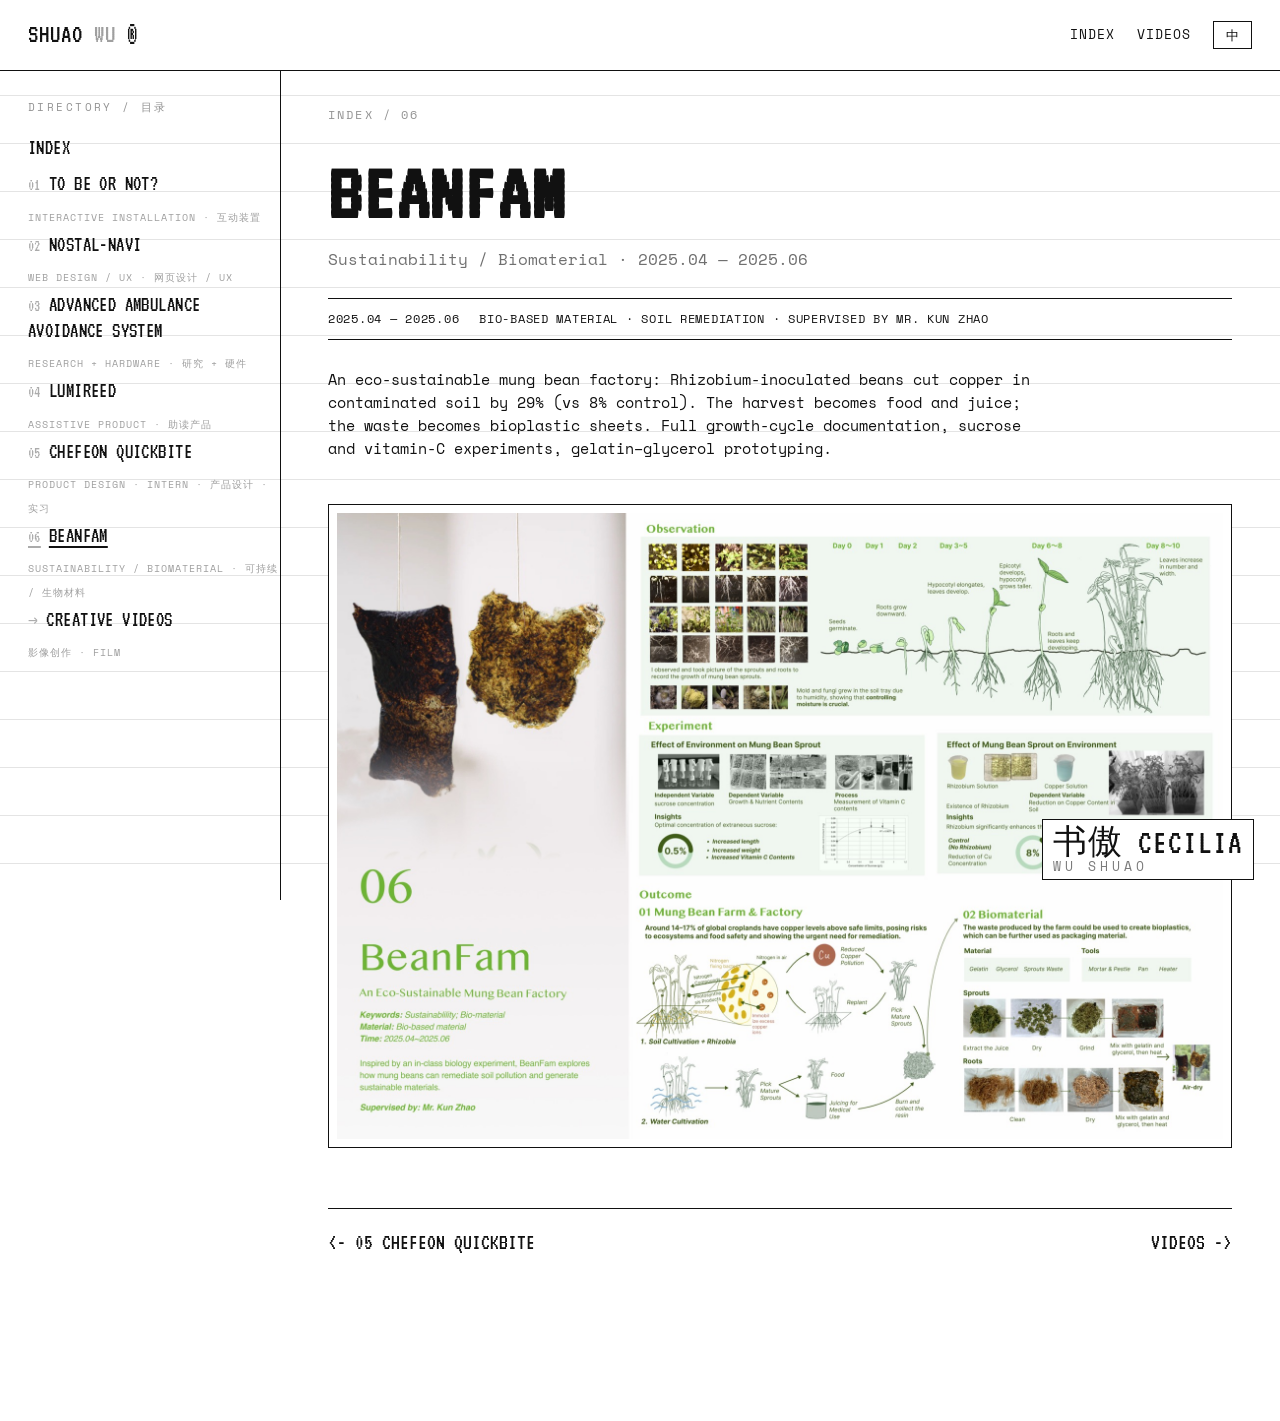
==== beanfam.html @ 31f439fe "Redesign: minimal retro-computer style, multi-page structure" ====
<!DOCTYPE html>
<html lang="en">
<head>
<meta charset="UTF-8">
<meta name="viewport" content="width=device-width, initial-scale=1.0">
<title>书傲 CECILIA — PORTFOLIO</title>
<meta name="description" content="Portfolio of Shuao (Cecilia) Wu — product design, interactive installation, research, film.">
<link rel="preconnect" href="https://fonts.googleapis.com">
<link rel="preconnect" href="https://fonts.gstatic.com" crossorigin>
<link href="https://fonts.googleapis.com/css2?family=Space+Mono:wght@400;700&family=VT323&display=swap" rel="stylesheet">
<link rel="stylesheet" href="style.css">
</head>
<body>
<div class="rules"></div>
<div class="vline"></div>
<header>
  <a class="brand" href="index.html">SHUAO <span class="dim">WU</span> <b>®</b></a>
  <div class="head-right">
    <a href="index.html" data-en="Index" data-zh="目录">Index</a>
    <a href="videos.html" data-en="Videos" data-zh="影像">Videos</a>
    <button id="langToggle">中</button>
  </div>
</header>
<div class="wrap">
<aside class="index-col">
<div class="index-label" data-en="Directory / 目录" data-zh="目录 / DIRECTORY">Directory / 目录</div>
<a href="index.html">INDEX</a>
<a href="to-be-or-not.html"><span class="n">01</span>To Be or Not?</a>
<span class="type-note">Interactive Installation · 互动装置</span>
<a href="nostal-navi.html"><span class="n">02</span>Nostal-Navi</a>
<span class="type-note">Web Design / UX · 网页设计 / UX</span>
<a href="ctb-ambulance.html"><span class="n">03</span>Advanced Ambulance Avoidance System</a>
<span class="type-note">Research + Hardware · 研究 + 硬件</span>
<a href="lumireed.html"><span class="n">04</span>LumiReed</a>
<span class="type-note">Assistive Product · 助读产品</span>
<a href="chefeon-quickbite.html"><span class="n">05</span>Chefeon QuickBite</a>
<span class="type-note">Product Design · Intern · 产品设计 · 实习</span>
<a class="active" href="beanfam.html"><span class="n">06</span>BeanFam</a>
<span class="type-note">Sustainability / Biomaterial · 可持续 / 生物材料</span>
<a href="videos.html"><span class="n">→</span>CREATIVE VIDEOS</a>
<span class="type-note">影像创作 · FILM</span>
</aside>

<main class="content">

<div class="crumb"><a href="index.html">INDEX</a> / 06</div>
<h1 class="p-title">BeanFam</h1>
<p class="p-zh" data-en="Sustainability / Biomaterial · 2025.04 — 2025.06" data-zh="可持续 / 生物材料 · 2025.04 — 2025.06">Sustainability / Biomaterial · 2025.04 — 2025.06</p>
<div class="meta">
  
  <span>2025.04 — 2025.06</span>
  <span>Bio-based Material · Soil Remediation · Supervised by Mr. Kun Zhao</span>
</div>
<p class="desc" data-en="An eco-sustainable mung bean factory: Rhizobium-inoculated beans cut copper in contaminated soil by 29% (vs 8% control). The harvest becomes food and juice; the waste becomes bioplastic sheets. Full growth-cycle documentation, sucrose and vitamin-C experiments, gelatin–glycerol prototyping." data-zh="生态可持续绿豆工厂：接种根瘤菌的绿豆使污染土壤铜浓度下降 29%（对照组 8%）。收成可食用、可榨汁，废弃物制成生物塑料片。完整生长周期记录、蔗糖与维生素 C 实验、明胶–甘油材料试制。">An eco-sustainable mung bean factory: Rhizobium-inoculated beans cut copper in contaminated soil by 29% (vs 8% control). The harvest becomes food and juice; the waste becomes bioplastic sheets. Full growth-cycle documentation, sucrose and vitamin-C experiments, gelatin–glycerol prototyping.</p>
<div class="boards"><figure class="board"><img src="assets/beanfam-1.jpg" alt="BeanFam board 1" loading="lazy"></figure>
</div>
<div class="pnav"><a href="chefeon-quickbite.html">&lt;- 05 Chefeon QuickBite</a><a class="nx" href="videos.html">VIDEOS -&gt;</a></div>

</main>
</div>
<div id="nameTag">书傲 CECILIA<small>WU SHUAO</small></div>
<div class="lightbox" id="lightbox"><button class="lightbox-close">&times;</button><img src="" alt="board"></div>
<script src="app.js"></script>
</body>
</html>
---- style.css ----
/* ============ RESET / TOKENS ============ */
:root{
  --paper:#ffffff;
  --ink:#111111;
  --rule:#e4e4e4;
  --col:280px;
  --mono:"Space Mono","PingFang SC","Microsoft YaHei",monospace;
  --pixel:"VT323","Space Mono","PingFang SC",monospace;
}
*{margin:0;padding:0;box-sizing:border-box}
html{scroll-behavior:smooth}
body{
  background:var(--paper);
  color:var(--ink);
  font-family:var(--mono);
  font-size:15px;
  line-height:1.6;
  min-height:100vh;
  transition:background .18s;
}
img{display:block;width:100%;height:auto}
a{color:inherit;text-decoration:none}
::selection{background:var(--ink);color:var(--paper)}

/* ============ PAGE RULES (receipt grid) ============ */
.rules{
  position:fixed;inset:0;z-index:0;pointer-events:none;
  background-image:repeating-linear-gradient(to bottom,transparent 0 47px,var(--rule) 47px 48px);
}
.vline{
  position:fixed;top:0;bottom:0;left:var(--col);width:1px;
  background:var(--ink);z-index:0;pointer-events:none;
}

/* ============ HEADER ============ */
header{
  position:relative;z-index:2;
  display:flex;justify-content:space-between;align-items:center;
  padding:14px 28px;border-bottom:1px solid var(--ink);
  background:var(--paper);
}
.brand{font-family:var(--pixel);font-size:26px;letter-spacing:.04em;text-transform:uppercase}
.brand b{font-weight:400}
.brand .dim{opacity:.4}
.head-right{display:flex;gap:22px;align-items:center;font-size:13px}
.head-right a{text-transform:uppercase;letter-spacing:.08em;border-bottom:1px solid transparent}
.head-right a:hover{border-bottom:1px solid var(--ink)}
#langToggle{
  font-family:var(--mono);font-size:13px;cursor:pointer;
  background:var(--paper);color:var(--ink);
  border:1px solid var(--ink);padding:3px 12px;text-transform:uppercase;
}
#langToggle:hover{background:var(--ink);color:var(--paper)}

/* ============ LAYOUT ============ */
.wrap{position:relative;z-index:1;display:flex;min-height:calc(100vh - 57px)}

/* left index column */
.index-col{
  width:var(--col);flex:none;
  padding:28px 0 120px 28px;
  position:sticky;top:57px;align-self:flex-start;
  max-height:calc(100vh - 57px);overflow:auto;
}
.index-label{
  font-size:11px;letter-spacing:.22em;text-transform:uppercase;
  opacity:.45;margin-bottom:14px;
}
.index-col a{
  display:block;
  font-family:var(--pixel);font-size:21px;line-height:1.25;
  text-transform:uppercase;letter-spacing:.02em;
  padding:5px 0;
}
.index-col a .n{opacity:.35;margin-right:8px;font-size:16px}
.index-col a:hover{opacity:.5}
.index-col a.active{opacity:1;text-decoration:underline;text-underline-offset:4px}
.index-col .type-note{font-size:10px;opacity:.4;text-transform:uppercase;letter-spacing:.1em}

/* right content */
.content{flex:1;padding:34px 48px 160px;min-width:0}
.content.full{padding-left:28px}

/* ============ INDEX PAGE ============ */
.idx-head{
  display:flex;justify-content:space-between;align-items:baseline;
  padding:6px 0 0;font-size:12px;letter-spacing:.2em;text-transform:uppercase;opacity:.45;
}
.rows{margin-top:18px;border-top:1px solid var(--ink)}
.row{
  display:grid;
  grid-template-columns:70px 1fr auto auto 44px;
  gap:20px;align-items:baseline;
  padding:16px 6px 16px 0;
  border-bottom:1px solid var(--ink);
  cursor:pointer;
  transition:background .12s,color .12s;
}
.row .rn{font-family:var(--pixel);font-size:22px;opacity:.4}
.row .rt{font-family:var(--pixel);font-size:clamp(24px,3.4vw,40px);line-height:1.05;text-transform:uppercase;letter-spacing:.01em}
.row .ry{font-size:13px;opacity:.55}
.row .arrow{font-family:var(--pixel);font-size:26px;opacity:0;transition:opacity .12s}
.row:hover{background:var(--ink);color:var(--paper)}
.row:hover .rn,.row:hover .ry{opacity:.7}
.row:hover .arrow{opacity:1}
.row .rtype{
  font-size:11px;letter-spacing:.14em;text-transform:uppercase;
  border:1px solid currentColor;padding:3px 10px;border-radius:999px;white-space:nowrap;
}
.idx-foot{
  margin-top:36px;font-size:12px;opacity:.55;display:flex;gap:28px;flex-wrap:wrap;
}
.idx-foot a{border-bottom:1px solid currentColor}

/* ============ PROJECT PAGE ============ */
.crumb{font-size:12px;letter-spacing:.18em;text-transform:uppercase;opacity:.45;margin-bottom:30px}
.crumb a:hover{opacity:1;text-decoration:underline}
.p-title{
  font-family:var(--pixel);
  font-size:clamp(40px,6.5vw,84px);
  line-height:.95;text-transform:uppercase;
  margin-bottom:14px;letter-spacing:.01em;
}
.p-zh{font-size:16px;opacity:.6;margin-bottom:26px}
.meta{
  display:flex;flex-wrap:wrap;gap:8px 20px;
  font-size:12px;letter-spacing:.06em;text-transform:uppercase;
  border-top:1px solid var(--ink);border-bottom:1px solid var(--ink);
  padding:10px 0;margin-bottom:28px;
}
.meta .award{background:var(--ink);color:var(--paper);padding:0 8px}
.desc{max-width:720px;font-size:14.5px;margin-bottom:44px}
.boards{display:grid;grid-template-columns:1fr;gap:26px;max-width:1000px}
.board{
  border:1px solid var(--ink);background:#fff;cursor:zoom-in;
  transition:transform .15s;
}
.board:hover{transform:translate(-3px,-3px);box-shadow:6px 6px 0 var(--ink)}
.board img{border:8px solid #fff}
.pnav{
  display:flex;justify-content:space-between;margin-top:60px;
  border-top:1px solid var(--ink);padding-top:16px;
  font-family:var(--pixel);font-size:22px;text-transform:uppercase;
}
.pnav a:hover{text-decoration:underline;text-underline-offset:4px}
.pnav .nx{text-align:right}

/* ============ VIDEOS PAGE ============ */
.v-rows{margin-top:18px;border-top:1px solid var(--ink)}
.v-row{
  display:grid;grid-template-columns:1fr auto auto;gap:20px;align-items:baseline;
  padding:14px 6px 14px 0;border-bottom:1px solid var(--ink);
}
.v-row .vt{font-family:var(--pixel);font-size:24px;text-transform:uppercase;line-height:1.1}
.v-row .vk{font-size:11px;letter-spacing:.14em;text-transform:uppercase;border:1px solid var(--ink);border-radius:999px;padding:2px 10px;white-space:nowrap}
.v-row .vy{font-size:13px;opacity:.55}
.stills{
  display:grid;grid-template-columns:repeat(auto-fit,minmax(220px,1fr));
  gap:18px;margin:44px 0;
}
.stills img{border:1px solid var(--ink)}

/* ============ NAME TAG ============ */
#nameTag{
  position:fixed;right:26px;bottom:20px;z-index:5;
  font-family:var(--pixel);font-size:34px;line-height:1;
  text-transform:uppercase;letter-spacing:.03em;
  cursor:pointer;user-select:none;
  padding:6px 10px;
  background:var(--paper);
  border:1px solid var(--ink);
}
#nameTag small{display:block;font-size:13px;font-family:var(--mono);letter-spacing:.3em;opacity:.55}

/* ============ LIGHTBOX ============ */
.lightbox{
  position:fixed;inset:0;z-index:50;background:rgba(255,255,255,.97);
  display:flex;align-items:center;justify-content:center;padding:5vh 5vw;
  opacity:0;pointer-events:none;transition:opacity .2s;
}
.lightbox.open{opacity:1;pointer-events:auto}
.lightbox img{max-width:100%;max-height:100%;object-fit:contain;border:1px solid var(--ink)}
.lightbox-close{
  position:absolute;top:16px;right:26px;background:none;border:none;
  font-family:var(--pixel);font-size:44px;cursor:pointer;color:var(--ink);
}

/* ============ RESPONSIVE ============ */
@media (max-width:900px){
  :root{--col:0px}
  .vline{display:none}
  .wrap{display:block}
  .index-col{
    position:static;width:auto;max-height:none;
    padding:18px 20px 0;
    display:flex;gap:18px;flex-wrap:wrap;align-items:baseline;
    border-bottom:1px solid var(--ink);
  }
  .index-label{width:100%;margin-bottom:4px}
  .index-col a{font-size:17px;padding:2px 0}
  .content{padding:26px 20px 140px}
  .row{grid-template-columns:44px 1fr;row-gap:4px}
  .row .rtype{grid-column:2;justify-self:start}
  .row .ry{display:none}
  .row .arrow{display:none}
  .v-row{grid-template-columns:1fr auto}
  .v-row .vk{grid-column:1;justify-self:start}
  #nameTag{font-size:26px;right:16px;bottom:14px}
}
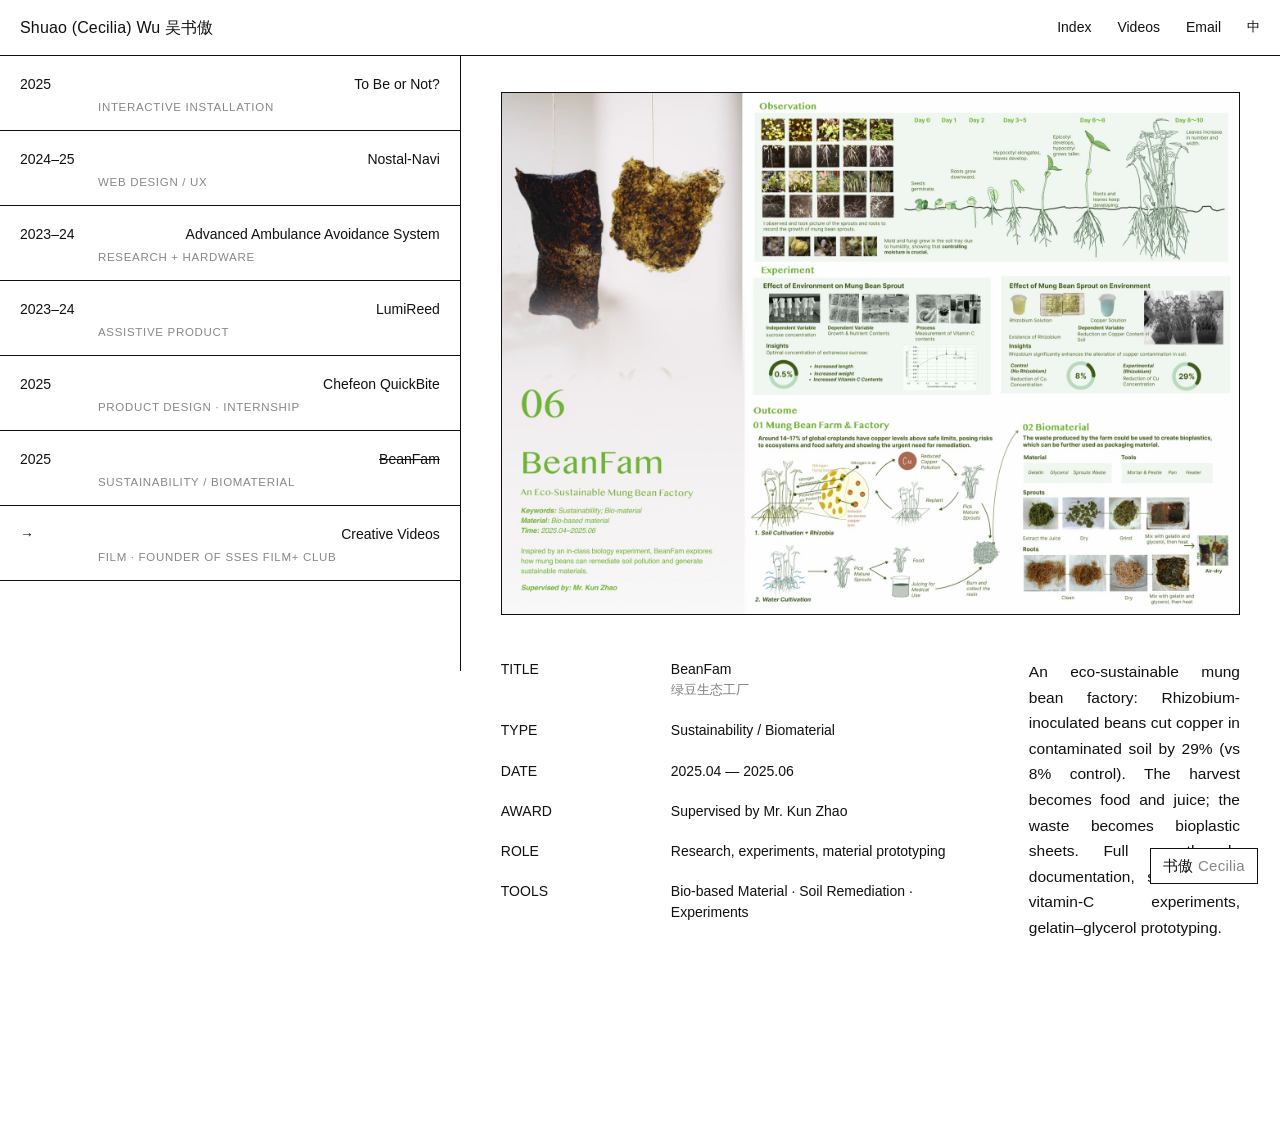
==== commit 0f2908fa: "Redesign v3: reference Carolyn Kirschner minimal style" ====
--- a/beanfam.html
+++ b/beanfam.html
@@ -3,62 +3,94 @@
 <head>
 <meta charset="UTF-8">
 <meta name="viewport" content="width=device-width, initial-scale=1.0">
-<title>书傲 CECILIA — PORTFOLIO</title>
-<meta name="description" content="Portfolio of Shuao (Cecilia) Wu — product design, interactive installation, research, film.">
-<link rel="preconnect" href="https://fonts.googleapis.com">
-<link rel="preconnect" href="https://fonts.gstatic.com" crossorigin>
-<link href="https://fonts.googleapis.com/css2?family=Space+Mono:wght@400;700&family=VT323&display=swap" rel="stylesheet">
+<title>Shuao (Cecilia) Wu — Portfolio</title>
+<meta name="description" content="Portfolio of Shuao (Cecilia) Wu 吴书傲 — product design, interactive installation, research and film.">
 <link rel="stylesheet" href="style.css">
 </head>
 <body>
-<div class="rules"></div>
-<div class="vline"></div>
 <header>
-  <a class="brand" href="index.html">SHUAO <span class="dim">WU</span> <b>®</b></a>
+  <a class="brand" href="index.html">Shuao (Cecilia) Wu 吴书傲</a>
   <div class="head-right">
     <a href="index.html" data-en="Index" data-zh="目录">Index</a>
     <a href="videos.html" data-en="Videos" data-zh="影像">Videos</a>
+    <a href="mailto:shuaowu07@connect.hku.hk">Email</a>
     <button id="langToggle">中</button>
   </div>
 </header>
-<div class="wrap">
-<aside class="index-col">
-<div class="index-label" data-en="Directory / 目录" data-zh="目录 / DIRECTORY">Directory / 目录</div>
-<a href="index.html">INDEX</a>
-<a href="to-be-or-not.html"><span class="n">01</span>To Be or Not?</a>
-<span class="type-note">Interactive Installation · 互动装置</span>
-<a href="nostal-navi.html"><span class="n">02</span>Nostal-Navi</a>
-<span class="type-note">Web Design / UX · 网页设计 / UX</span>
-<a href="ctb-ambulance.html"><span class="n">03</span>Advanced Ambulance Avoidance System</a>
-<span class="type-note">Research + Hardware · 研究 + 硬件</span>
-<a href="lumireed.html"><span class="n">04</span>LumiReed</a>
-<span class="type-note">Assistive Product · 助读产品</span>
-<a href="chefeon-quickbite.html"><span class="n">05</span>Chefeon QuickBite</a>
-<span class="type-note">Product Design · Intern · 产品设计 · 实习</span>
-<a class="active" href="beanfam.html"><span class="n">06</span>BeanFam</a>
-<span class="type-note">Sustainability / Biomaterial · 可持续 / 生物材料</span>
-<a href="videos.html"><span class="n">→</span>CREATIVE VIDEOS</a>
-<span class="type-note">影像创作 · FILM</span>
-</aside>
+<main>
+<nav class="index-col">
 
-<main class="content">
+<a class="idx-cell" href="to-be-or-not.html" data-img="assets/tobenot-research.jpg">
+  <div class="idx-top">
+    <span class="y">2025</span>
+    <span class="t">To Be or Not?</span>
+  </div>
+  <div class="idx-sub" data-en="Interactive Installation" data-zh="互动装置">Interactive Installation</div>
+</a>
+<a class="idx-cell" href="nostal-navi.html" data-img="assets/nostal-1.jpg">
+  <div class="idx-top">
+    <span class="y">2024–25</span>
+    <span class="t">Nostal-Navi</span>
+  </div>
+  <div class="idx-sub" data-en="Web Design / UX" data-zh="网页设计 / UX">Web Design / UX</div>
+</a>
+<a class="idx-cell" href="ctb-ambulance.html" data-img="assets/ambulance-1.jpg">
+  <div class="idx-top">
+    <span class="y">2023–24</span>
+    <span class="t">Advanced Ambulance Avoidance System</span>
+  </div>
+  <div class="idx-sub" data-en="Research + Hardware" data-zh="研究 + 硬件">Research + Hardware</div>
+</a>
+<a class="idx-cell" href="lumireed.html" data-img="assets/lumireed-1.jpg">
+  <div class="idx-top">
+    <span class="y">2023–24</span>
+    <span class="t">LumiReed</span>
+  </div>
+  <div class="idx-sub" data-en="Assistive Product" data-zh="助读产品">Assistive Product</div>
+</a>
+<a class="idx-cell" href="chefeon-quickbite.html" data-img="assets/chefeon-1.jpg">
+  <div class="idx-top">
+    <span class="y">2025</span>
+    <span class="t">Chefeon QuickBite</span>
+  </div>
+  <div class="idx-sub" data-en="Product Design · Internship" data-zh="产品设计 · 实习">Product Design · Internship</div>
+</a>
+<a class="idx-cell active" href="beanfam.html" data-img="assets/beanfam-1.jpg">
+  <div class="idx-top">
+    <span class="y">2025</span>
+    <span class="t">BeanFam</span>
+  </div>
+  <div class="idx-sub" data-en="Sustainability / Biomaterial" data-zh="可持续 / 生物材料">Sustainability / Biomaterial</div>
+</a>
+<a class="idx-cell" href="videos.html">
+  <div class="idx-top">
+    <span class="y">→</span>
+    <span class="t" data-en="Creative Videos" data-zh="影像创作">Creative Videos</span>
+  </div>
+  <div class="idx-sub" data-en="Film · Founder of SSES Film+ Club" data-zh="影像 · SSES Film+ 电影社创始人">Film · Founder of SSES Film+ Club</div>
+</a>
+</nav>
+<section class="right">
 
-<div class="crumb"><a href="index.html">INDEX</a> / 06</div>
-<h1 class="p-title">BeanFam</h1>
-<p class="p-zh" data-en="Sustainability / Biomaterial · 2025.04 — 2025.06" data-zh="可持续 / 生物材料 · 2025.04 — 2025.06">Sustainability / Biomaterial · 2025.04 — 2025.06</p>
-<div class="meta">
+<div class="proj">
+  <img class="hero" src="assets/beanfam-1.jpg" alt="BeanFam hero board">
+  <div class="cols">
+    <div>
+      <div class="kv"><span class="k" data-en="TITLE" data-zh="标题">TITLE</span><span class="v">BeanFam<br><span style="opacity:.55;font-size:13px">绿豆生态工厂</span></span></div>
+      <div class="kv"><span class="k" data-en="TYPE" data-zh="类型">TYPE</span><span class="v" data-en="Sustainability / Biomaterial" data-zh="可持续 / 生物材料">Sustainability / Biomaterial</span></div>
+      <div class="kv"><span class="k" data-en="DATE" data-zh="时间">DATE</span><span class="v">2025.04 — 2025.06</span></div>
+      <div class="kv"><span class="k" data-en="AWARD" data-zh="奖项">AWARD</span><span class="v" data-en="Supervised by Mr. Kun Zhao" data-zh="指导老师：赵坤">Supervised by Mr. Kun Zhao</span></div>
+      <div class="kv"><span class="k" data-en="ROLE" data-zh="职责">ROLE</span><span class="v" data-en="Research, experiments, material prototyping" data-zh="研究、实验、材料试制">Research, experiments, material prototyping</span></div>
+      <div class="kv"><span class="k" data-en="TOOLS" data-zh="工具">TOOLS</span><span class="v" data-en="Bio-based Material · Soil Remediation · Experiments" data-zh="生物基材料 · 土壤修复 · 实验">Bio-based Material · Soil Remediation · Experiments</span></div>
+    </div>
+    <p class="desc" data-en="An eco-sustainable mung bean factory: Rhizobium-inoculated beans cut copper in contaminated soil by 29% (vs 8% control). The harvest becomes food and juice; the waste becomes bioplastic sheets. Full growth-cycle documentation, sucrose and vitamin-C experiments, gelatin–glycerol prototyping." data-zh="生态可持续绿豆工厂：接种根瘤菌的绿豆使污染土壤铜浓度下降 29%（对照组 8%）。收成可食用、可榨汁，废弃物制成生物塑料片。完整生长周期记录、蔗糖与维生素 C 实验、明胶–甘油材料试制。">An eco-sustainable mung bean factory: Rhizobium-inoculated beans cut copper in contaminated soil by 29% (vs 8% control). The harvest becomes food and juice; the waste becomes bioplastic sheets. Full growth-cycle documentation, sucrose and vitamin-C experiments, gelatin–glycerol prototyping.</p>
+  </div>
   
-  <span>2025.04 — 2025.06</span>
-  <span>Bio-based Material · Soil Remediation · Supervised by Mr. Kun Zhao</span>
 </div>
-<p class="desc" data-en="An eco-sustainable mung bean factory: Rhizobium-inoculated beans cut copper in contaminated soil by 29% (vs 8% control). The harvest becomes food and juice; the waste becomes bioplastic sheets. Full growth-cycle documentation, sucrose and vitamin-C experiments, gelatin–glycerol prototyping." data-zh="生态可持续绿豆工厂：接种根瘤菌的绿豆使污染土壤铜浓度下降 29%（对照组 8%）。收成可食用、可榨汁，废弃物制成生物塑料片。完整生长周期记录、蔗糖与维生素 C 实验、明胶–甘油材料试制。">An eco-sustainable mung bean factory: Rhizobium-inoculated beans cut copper in contaminated soil by 29% (vs 8% control). The harvest becomes food and juice; the waste becomes bioplastic sheets. Full growth-cycle documentation, sucrose and vitamin-C experiments, gelatin–glycerol prototyping.</p>
-<div class="boards"><figure class="board"><img src="assets/beanfam-1.jpg" alt="BeanFam board 1" loading="lazy"></figure>
-</div>
-<div class="pnav"><a href="chefeon-quickbite.html">&lt;- 05 Chefeon QuickBite</a><a class="nx" href="videos.html">VIDEOS -&gt;</a></div>
 
+</section>
 </main>
-</div>
-<div id="nameTag">书傲 CECILIA<small>WU SHUAO</small></div>
+<div id="nameTag">书傲 <span>Cecilia</span></div>
 <div class="lightbox" id="lightbox"><button class="lightbox-close">&times;</button><img src="" alt="board"></div>
 <script src="app.js"></script>
 </body>
--- a/style.css
+++ b/style.css
@@ -1,179 +1,142 @@
 
-/* ============ RESET / TOKENS ============ */
+/* ===== Carolyn-style minimal: system grotesque, bordered index, big images ===== */
 :root{
   --paper:#ffffff;
   --ink:#111111;
-  --rule:#e4e4e4;
-  --col:280px;
-  --mono:"Space Mono","PingFang SC","Microsoft YaHei",monospace;
-  --pixel:"VT323","Space Mono","PingFang SC",monospace;
+  --sans:"Helvetica Neue",Helvetica,Arial,"PingFang SC","Hiragino Sans GB","Microsoft YaHei",sans-serif;
+  --colw:36%;
 }
 *{margin:0;padding:0;box-sizing:border-box}
 html{scroll-behavior:smooth}
 body{
-  background:var(--paper);
-  color:var(--ink);
-  font-family:var(--mono);
-  font-size:15px;
-  line-height:1.6;
-  min-height:100vh;
-  transition:background .18s;
+  background:var(--paper);color:var(--ink);
+  font-family:var(--sans);font-size:16px;line-height:1.45;
+  -webkit-font-smoothing:antialiased;
+  transition:background .2s;
 }
-img{display:block;width:100%;height:auto}
+img{display:block}
 a{color:inherit;text-decoration:none}
 ::selection{background:var(--ink);color:var(--paper)}
 
-/* ============ PAGE RULES (receipt grid) ============ */
-.rules{
-  position:fixed;inset:0;z-index:0;pointer-events:none;
-  background-image:repeating-linear-gradient(to bottom,transparent 0 47px,var(--rule) 47px 48px);
+/* ===== header ===== */
+header{
+  display:flex;justify-content:space-between;align-items:center;
+  padding:16px 20px;border-bottom:1px solid var(--ink);
 }
-.vline{
-  position:fixed;top:0;bottom:0;left:var(--col);width:1px;
-  background:var(--ink);z-index:0;pointer-events:none;
+.brand{font-size:16px;font-weight:400;letter-spacing:.01em}
+.head-right{display:flex;gap:26px;align-items:center;font-size:14px}
+.head-right a:hover{text-decoration:underline;text-underline-offset:3px}
+#langToggle{
+  font-family:var(--sans);font-size:13px;cursor:pointer;
+  background:none;border:none;color:var(--ink);padding:0;
+  border-bottom:1px solid transparent;
 }
+#langToggle:hover{border-bottom:1px solid var(--ink)}
 
-/* ============ HEADER ============ */
-header{
-  position:relative;z-index:2;
-  display:flex;justify-content:space-between;align-items:center;
-  padding:14px 28px;border-bottom:1px solid var(--ink);
-  background:var(--paper);
+/* ===== layout ===== */
+main{display:flex;min-height:calc(100vh - 54px)}
+
+/* left index table */
+.index-col{
+  width:var(--colw);flex:none;
+  border-right:1px solid var(--ink);
+  padding:0 0 90px 0;
+  position:sticky;top:54px;align-self:flex-start;
+  max-height:calc(100vh - 54px);overflow:auto;
 }
-.brand{font-family:var(--pixel);font-size:26px;letter-spacing:.04em;text-transform:uppercase}
-.brand b{font-weight:400}
-.brand .dim{opacity:.4}
-.head-right{display:flex;gap:22px;align-items:center;font-size:13px}
-.head-right a{text-transform:uppercase;letter-spacing:.08em;border-bottom:1px solid transparent}
-.head-right a:hover{border-bottom:1px solid var(--ink)}
-#langToggle{
-  font-family:var(--mono);font-size:13px;cursor:pointer;
-  background:var(--paper);color:var(--ink);
-  border:1px solid var(--ink);padding:3px 12px;text-transform:uppercase;
+.idx-cell{
+  padding:18px 20px 14px;
+  border-bottom:1px solid var(--ink);
+  display:block;
 }
-#langToggle:hover{background:var(--ink);color:var(--paper)}
+.idx-cell:hover{background:var(--ink);color:var(--paper)}
+.idx-top{
+  display:flex;justify-content:space-between;gap:14px;
+  font-size:14px;
+}
+.idx-top .y{flex:none;width:64px}
+.idx-top .t{font-weight:400}
+.idx-cell.active .t{text-decoration:line-through;text-decoration-thickness:1px}
+.idx-sub{
+  margin-top:5px;padding-left:78px;
+  font-size:11.5px;letter-spacing:.06em;text-transform:uppercase;opacity:.5;
+}
+.idx-cell.static:hover{background:var(--paper);color:var(--ink)}
 
-/* ============ LAYOUT ============ */
-.wrap{position:relative;z-index:1;display:flex;min-height:calc(100vh - 57px)}
+/* right area */
+.right{flex:1;min-width:0;display:flex;flex-direction:column}
 
-/* left index column */
-.index-col{
-  width:var(--col);flex:none;
-  padding:28px 0 120px 28px;
-  position:sticky;top:57px;align-self:flex-start;
-  max-height:calc(100vh - 57px);overflow:auto;
+/* ===== home ===== */
+.preview{
+  flex:1;display:flex;align-items:center;justify-content:center;
+  padding:36px;min-height:52vh;
 }
-.index-label{
-  font-size:11px;letter-spacing:.22em;text-transform:uppercase;
-  opacity:.45;margin-bottom:14px;
+.preview img{
+  max-width:100%;max-height:62vh;object-fit:contain;
+  border:1px solid var(--ink);
 }
-.index-col a{
-  display:block;
-  font-family:var(--pixel);font-size:21px;line-height:1.25;
-  text-transform:uppercase;letter-spacing:.02em;
-  padding:5px 0;
+.preview .placeholder{
+  width:100%;height:56vh;border:1px solid var(--ink);
+  display:flex;align-items:center;justify-content:center;
+  font-size:14px;letter-spacing:.2em;text-transform:uppercase;opacity:.35;
 }
-.index-col a .n{opacity:.35;margin-right:8px;font-size:16px}
-.index-col a:hover{opacity:.5}
-.index-col a.active{opacity:1;text-decoration:underline;text-underline-offset:4px}
-.index-col .type-note{font-size:10px;opacity:.4;text-transform:uppercase;letter-spacing:.1em}
+.home-foot{
+  display:flex;justify-content:space-between;
+  padding:14px 190px 14px 20px;border-top:1px solid var(--ink);
+  font-size:14px;
+}
+.home-foot a{border-bottom:1px solid transparent}
+.home-foot a:hover{border-bottom:1px solid var(--ink)}
 
-/* right content */
-.content{flex:1;padding:34px 48px 160px;min-width:0}
-.content.full{padding-left:28px}
+/* ===== project page ===== */
+.proj{padding:36px 40px 120px}
+.hero{
+  width:100%;max-height:64vh;object-fit:contain;
+  border:1px solid var(--ink);margin-bottom:44px;cursor:zoom-in;
+}
+.cols{
+  display:grid;grid-template-columns:480px 1fr;gap:0 48px;align-items:start;margin-bottom:60px;
+}
+.kv{display:grid;grid-template-columns:150px 1fr;gap:0 20px;margin-bottom:20px;align-items:start}
+.kv .k{font-size:14px}
+.kv .v{font-size:14px}
+.cols .desc{
+  font-size:15.5px;line-height:1.65;text-align:justify;
+  max-width:640px;
+}
+.boards{display:grid;gap:30px;max-width:1100px}
+.board{border:1px solid var(--ink);cursor:zoom-in}
+.board img{border:10px solid var(--paper)}
 
-/* ============ INDEX PAGE ============ */
-.idx-head{
-  display:flex;justify-content:space-between;align-items:baseline;
-  padding:6px 0 0;font-size:12px;letter-spacing:.2em;text-transform:uppercase;opacity:.45;
-}
-.rows{margin-top:18px;border-top:1px solid var(--ink)}
-.row{
-  display:grid;
-  grid-template-columns:70px 1fr auto auto 44px;
-  gap:20px;align-items:baseline;
-  padding:16px 6px 16px 0;
-  border-bottom:1px solid var(--ink);
-  cursor:pointer;
-  transition:background .12s,color .12s;
-}
-.row .rn{font-family:var(--pixel);font-size:22px;opacity:.4}
-.row .rt{font-family:var(--pixel);font-size:clamp(24px,3.4vw,40px);line-height:1.05;text-transform:uppercase;letter-spacing:.01em}
-.row .ry{font-size:13px;opacity:.55}
-.row .arrow{font-family:var(--pixel);font-size:26px;opacity:0;transition:opacity .12s}
-.row:hover{background:var(--ink);color:var(--paper)}
-.row:hover .rn,.row:hover .ry{opacity:.7}
-.row:hover .arrow{opacity:1}
-.row .rtype{
-  font-size:11px;letter-spacing:.14em;text-transform:uppercase;
-  border:1px solid currentColor;padding:3px 10px;border-radius:999px;white-space:nowrap;
-}
-.idx-foot{
-  margin-top:36px;font-size:12px;opacity:.55;display:flex;gap:28px;flex-wrap:wrap;
-}
-.idx-foot a{border-bottom:1px solid currentColor}
-
-/* ============ PROJECT PAGE ============ */
-.crumb{font-size:12px;letter-spacing:.18em;text-transform:uppercase;opacity:.45;margin-bottom:30px}
-.crumb a:hover{opacity:1;text-decoration:underline}
-.p-title{
-  font-family:var(--pixel);
-  font-size:clamp(40px,6.5vw,84px);
-  line-height:.95;text-transform:uppercase;
-  margin-bottom:14px;letter-spacing:.01em;
-}
-.p-zh{font-size:16px;opacity:.6;margin-bottom:26px}
-.meta{
-  display:flex;flex-wrap:wrap;gap:8px 20px;
-  font-size:12px;letter-spacing:.06em;text-transform:uppercase;
-  border-top:1px solid var(--ink);border-bottom:1px solid var(--ink);
-  padding:10px 0;margin-bottom:28px;
-}
-.meta .award{background:var(--ink);color:var(--paper);padding:0 8px}
-.desc{max-width:720px;font-size:14.5px;margin-bottom:44px}
-.boards{display:grid;grid-template-columns:1fr;gap:26px;max-width:1000px}
-.board{
-  border:1px solid var(--ink);background:#fff;cursor:zoom-in;
-  transition:transform .15s;
-}
-.board:hover{transform:translate(-3px,-3px);box-shadow:6px 6px 0 var(--ink)}
-.board img{border:8px solid #fff}
-.pnav{
-  display:flex;justify-content:space-between;margin-top:60px;
-  border-top:1px solid var(--ink);padding-top:16px;
-  font-family:var(--pixel);font-size:22px;text-transform:uppercase;
-}
-.pnav a:hover{text-decoration:underline;text-underline-offset:4px}
-.pnav .nx{text-align:right}
-
-/* ============ VIDEOS PAGE ============ */
-.v-rows{margin-top:18px;border-top:1px solid var(--ink)}
-.v-row{
-  display:grid;grid-template-columns:1fr auto auto;gap:20px;align-items:baseline;
-  padding:14px 6px 14px 0;border-bottom:1px solid var(--ink);
-}
-.v-row .vt{font-family:var(--pixel);font-size:24px;text-transform:uppercase;line-height:1.1}
-.v-row .vk{font-size:11px;letter-spacing:.14em;text-transform:uppercase;border:1px solid var(--ink);border-radius:999px;padding:2px 10px;white-space:nowrap}
-.v-row .vy{font-size:13px;opacity:.55}
+/* ===== videos ===== */
+.vid{padding:36px 40px 120px}
+.vid h1{font-size:22px;font-weight:400;margin-bottom:6px}
+.vid .sub{font-size:14px;opacity:.6;margin-bottom:40px}
 .stills{
-  display:grid;grid-template-columns:repeat(auto-fit,minmax(220px,1fr));
-  gap:18px;margin:44px 0;
+  display:grid;grid-template-columns:repeat(auto-fit,minmax(230px,1fr));
+  gap:18px;margin-bottom:50px;
 }
 .stills img{border:1px solid var(--ink)}
+.v-row{
+  display:grid;grid-template-columns:1fr auto auto;gap:24px;align-items:baseline;
+  padding:13px 0;border-bottom:1px solid var(--ink);font-size:15px;
+}
+.v-row:first-of-type{border-top:1px solid var(--ink)}
+.v-row .vk{font-size:12px;letter-spacing:.08em;text-transform:uppercase;border:1px solid var(--ink);border-radius:999px;padding:2px 12px;white-space:nowrap}
+.v-row .vy{font-size:13px;opacity:.55}
 
-/* ============ NAME TAG ============ */
+/* ===== name tag ===== */
 #nameTag{
-  position:fixed;right:26px;bottom:20px;z-index:5;
-  font-family:var(--pixel);font-size:34px;line-height:1;
-  text-transform:uppercase;letter-spacing:.03em;
-  cursor:pointer;user-select:none;
-  padding:6px 10px;
-  background:var(--paper);
-  border:1px solid var(--ink);
+  position:fixed;right:22px;bottom:16px;z-index:5;
+  font-size:15px;letter-spacing:.02em;cursor:pointer;user-select:none;
+  background:var(--paper);border:1px solid var(--ink);padding:6px 12px;
 }
-#nameTag small{display:block;font-size:13px;font-family:var(--mono);letter-spacing:.3em;opacity:.55}
+#nameTag span{opacity:.5}
+#nameTag:hover{background:var(--ink);color:var(--paper)}
+#nameTag:hover span{opacity:.7}
+body.colored #nameTag{background:transparent;border-color:currentColor}
 
-/* ============ LIGHTBOX ============ */
+/* ===== lightbox ===== */
 .lightbox{
   position:fixed;inset:0;z-index:50;background:rgba(255,255,255,.97);
   display:flex;align-items:center;justify-content:center;padding:5vh 5vw;
@@ -182,29 +145,23 @@
 .lightbox.open{opacity:1;pointer-events:auto}
 .lightbox img{max-width:100%;max-height:100%;object-fit:contain;border:1px solid var(--ink)}
 .lightbox-close{
-  position:absolute;top:16px;right:26px;background:none;border:none;
-  font-family:var(--pixel);font-size:44px;cursor:pointer;color:var(--ink);
+  position:absolute;top:14px;right:24px;background:none;border:none;
+  font-size:34px;cursor:pointer;color:var(--ink);font-family:var(--sans);
 }
 
-/* ============ RESPONSIVE ============ */
+/* ===== responsive ===== */
 @media (max-width:900px){
-  :root{--col:0px}
-  .vline{display:none}
-  .wrap{display:block}
+  main{display:block}
   .index-col{
     position:static;width:auto;max-height:none;
-    padding:18px 20px 0;
-    display:flex;gap:18px;flex-wrap:wrap;align-items:baseline;
-    border-bottom:1px solid var(--ink);
+    border-right:none;border-bottom:1px solid var(--ink);
+    padding-bottom:0;
   }
-  .index-label{width:100%;margin-bottom:4px}
-  .index-col a{font-size:17px;padding:2px 0}
-  .content{padding:26px 20px 140px}
-  .row{grid-template-columns:44px 1fr;row-gap:4px}
-  .row .rtype{grid-column:2;justify-self:start}
-  .row .ry{display:none}
-  .row .arrow{display:none}
-  .v-row{grid-template-columns:1fr auto}
-  .v-row .vk{grid-column:1;justify-self:start}
-  #nameTag{font-size:26px;right:16px;bottom:14px}
+  .idx-cell{padding:12px 16px 10px}
+  .idx-sub{padding-left:0}
+  .proj,.vid{padding:24px 16px 120px}
+  .cols{grid-template-columns:1fr;gap:0}
+  .cols .desc{margin-top:26px}
+  .preview{padding:20px;min-height:0}
+  .preview .placeholder{height:40vh}
 }
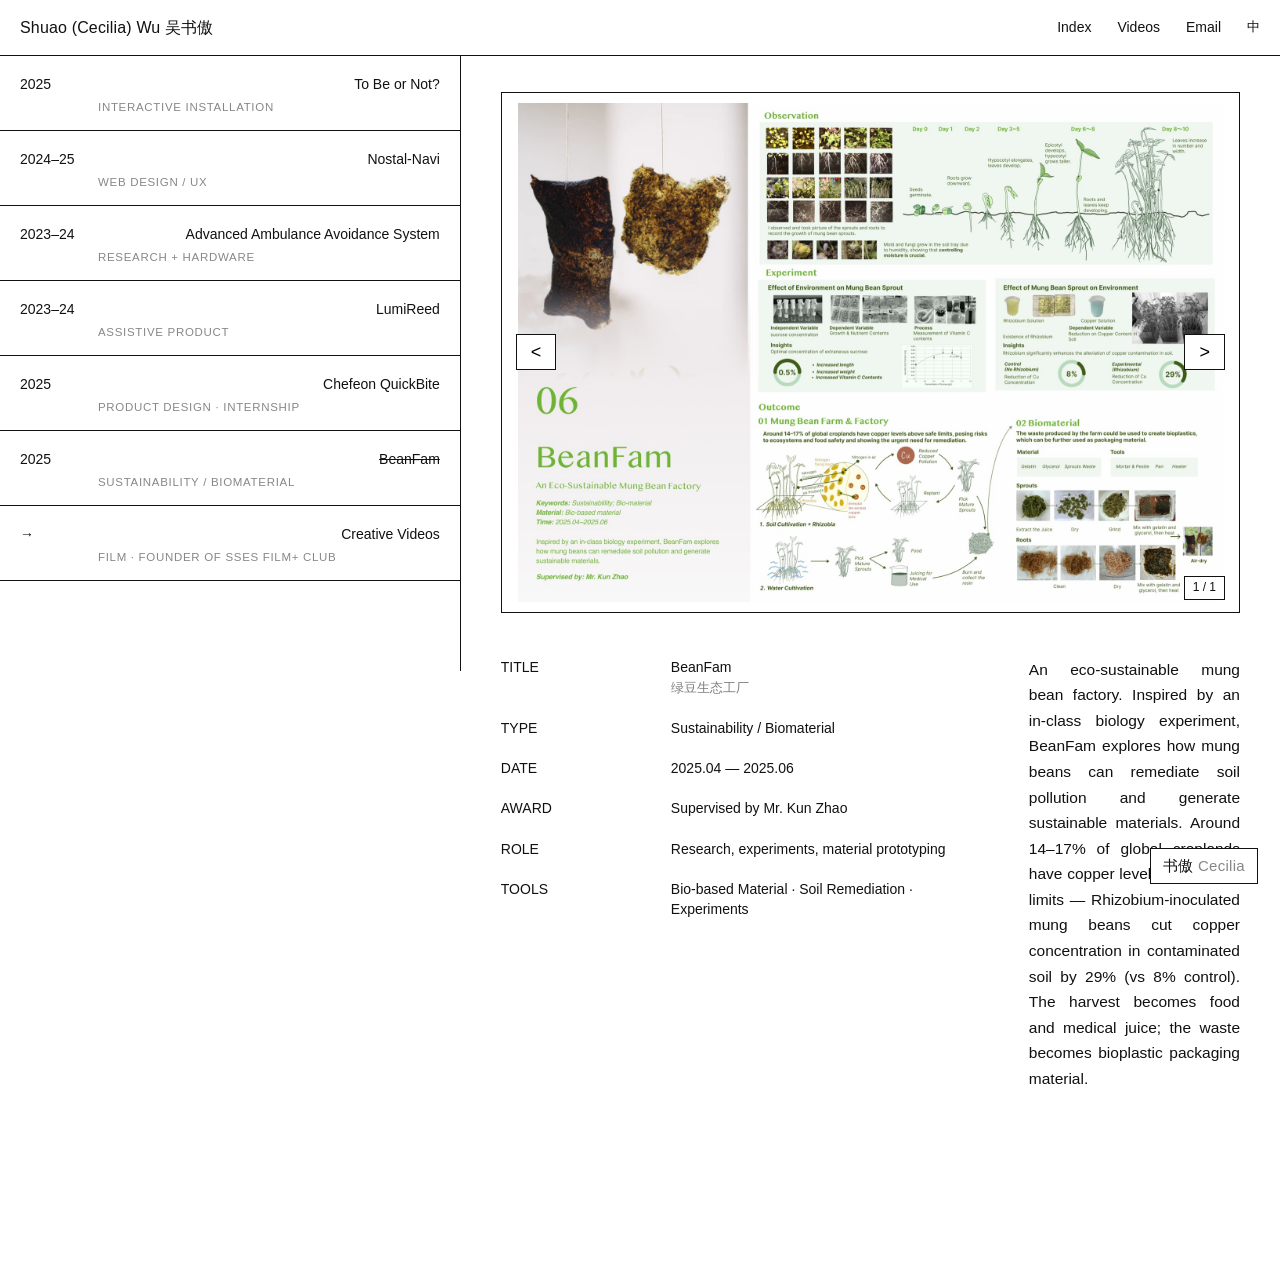
==== commit ecd39087: "Carousel image viewer + portfolio cover texts + pink default preview" ====
--- a/beanfam.html
+++ b/beanfam.html
@@ -73,7 +73,12 @@
 <section class="right">
 
 <div class="proj">
-  <img class="hero" src="assets/beanfam-1.jpg" alt="BeanFam hero board">
+  <div class="carousel">
+    <img class="ci on" src="assets/beanfam-1.jpg" alt="BeanFam board 1" loading="lazy">
+    <button class="car-btn prev">&lt;</button>
+    <button class="car-btn next">&gt;</button>
+    <span class="car-count">1 / 1</span>
+  </div>
   <div class="cols">
     <div>
       <div class="kv"><span class="k" data-en="TITLE" data-zh="标题">TITLE</span><span class="v">BeanFam<br><span style="opacity:.55;font-size:13px">绿豆生态工厂</span></span></div>
@@ -83,9 +88,8 @@
       <div class="kv"><span class="k" data-en="ROLE" data-zh="职责">ROLE</span><span class="v" data-en="Research, experiments, material prototyping" data-zh="研究、实验、材料试制">Research, experiments, material prototyping</span></div>
       <div class="kv"><span class="k" data-en="TOOLS" data-zh="工具">TOOLS</span><span class="v" data-en="Bio-based Material · Soil Remediation · Experiments" data-zh="生物基材料 · 土壤修复 · 实验">Bio-based Material · Soil Remediation · Experiments</span></div>
     </div>
-    <p class="desc" data-en="An eco-sustainable mung bean factory: Rhizobium-inoculated beans cut copper in contaminated soil by 29% (vs 8% control). The harvest becomes food and juice; the waste becomes bioplastic sheets. Full growth-cycle documentation, sucrose and vitamin-C experiments, gelatin–glycerol prototyping." data-zh="生态可持续绿豆工厂：接种根瘤菌的绿豆使污染土壤铜浓度下降 29%（对照组 8%）。收成可食用、可榨汁，废弃物制成生物塑料片。完整生长周期记录、蔗糖与维生素 C 实验、明胶–甘油材料试制。">An eco-sustainable mung bean factory: Rhizobium-inoculated beans cut copper in contaminated soil by 29% (vs 8% control). The harvest becomes food and juice; the waste becomes bioplastic sheets. Full growth-cycle documentation, sucrose and vitamin-C experiments, gelatin–glycerol prototyping.</p>
+    <p class="desc" data-en="An eco-sustainable mung bean factory. Inspired by an in-class biology experiment, BeanFam explores how mung beans can remediate soil pollution and generate sustainable materials. Around 14–17% of global croplands have copper levels above safe limits — Rhizobium-inoculated mung beans cut copper concentration in contaminated soil by 29% (vs 8% control). The harvest becomes food and medical juice; the waste becomes bioplastic packaging material." data-zh="生态可持续绿豆工厂。灵感来自一堂生物课实验——BeanFam 探索绿豆如何修复土壤污染并生成可持续材料。全球约 14–17% 的农田铜含量超标：接种根瘤菌的绿豆使污染土壤铜浓度下降 29%（对照组仅 8%）。收成可食用、可榨汁供医用；废弃物制成生物塑料包装材料。">An eco-sustainable mung bean factory. Inspired by an in-class biology experiment, BeanFam explores how mung beans can remediate soil pollution and generate sustainable materials. Around 14–17% of global croplands have copper levels above safe limits — Rhizobium-inoculated mung beans cut copper concentration in contaminated soil by 29% (vs 8% control). The harvest becomes food and medical juice; the waste becomes bioplastic packaging material.</p>
   </div>
-  
 </div>
 
 </section>
--- a/style.css
+++ b/style.css
@@ -68,17 +68,17 @@
 
 /* ===== home ===== */
 .preview{
-  flex:1;display:flex;align-items:center;justify-content:center;
-  padding:36px;min-height:52vh;
+  flex:1;position:relative;min-height:52vh;padding:36px;
 }
-.preview img{
-  max-width:100%;max-height:62vh;object-fit:contain;
-  border:1px solid var(--ink);
+.preview-pink{
+  position:absolute;inset:36px;
+  background:#FF2D78;border:1px solid var(--ink);
 }
-.preview .placeholder{
-  width:100%;height:56vh;border:1px solid var(--ink);
-  display:flex;align-items:center;justify-content:center;
-  font-size:14px;letter-spacing:.2em;text-transform:uppercase;opacity:.35;
+#previewImg{
+  position:absolute;inset:36px;
+  width:calc(100% - 72px);height:calc(100% - 72px);
+  object-fit:contain;border:1px solid var(--ink);background:#fff;
+  display:none;
 }
 .home-foot{
   display:flex;justify-content:space-between;
@@ -89,11 +89,31 @@
 .home-foot a:hover{border-bottom:1px solid var(--ink)}
 
 /* ===== project page ===== */
+.carousel{
+  position:relative;border:1px solid var(--ink);background:#fff;
+  aspect-ratio:1.42/1;max-height:66vh;margin-bottom:44px;
+}
+.carousel img.ci{
+  position:absolute;inset:0;width:100%;height:100%;
+  object-fit:contain;padding:10px;
+  opacity:0;transition:opacity .25s ease;pointer-events:none;
+}
+.carousel img.ci.on{opacity:1;pointer-events:auto;cursor:zoom-in}
+.car-btn{
+  position:absolute;top:50%;transform:translateY(-50%);z-index:2;
+  background:var(--paper);border:1px solid var(--ink);
+  font-family:var(--sans);font-size:18px;line-height:1;
+  padding:8px 14px;cursor:pointer;
+}
+.car-btn:hover{background:var(--ink);color:var(--paper)}
+.car-btn.prev{left:14px}
+.car-btn.next{right:14px}
+.car-count{
+  position:absolute;right:14px;bottom:12px;z-index:2;
+  font-size:12px;background:var(--paper);border:1px solid var(--ink);
+  padding:2px 8px;
+}
 .proj{padding:36px 40px 120px}
-.hero{
-  width:100%;max-height:64vh;object-fit:contain;
-  border:1px solid var(--ink);margin-bottom:44px;cursor:zoom-in;
-}
 .cols{
   display:grid;grid-template-columns:480px 1fr;gap:0 48px;align-items:start;margin-bottom:60px;
 }
@@ -163,5 +183,5 @@
   .cols{grid-template-columns:1fr;gap:0}
   .cols .desc{margin-top:26px}
   .preview{padding:20px;min-height:0}
-  .preview .placeholder{height:40vh}
+  .preview-pink,#previewImg{inset:20px;width:calc(100% - 40px);height:auto;min-height:38vh}
 }
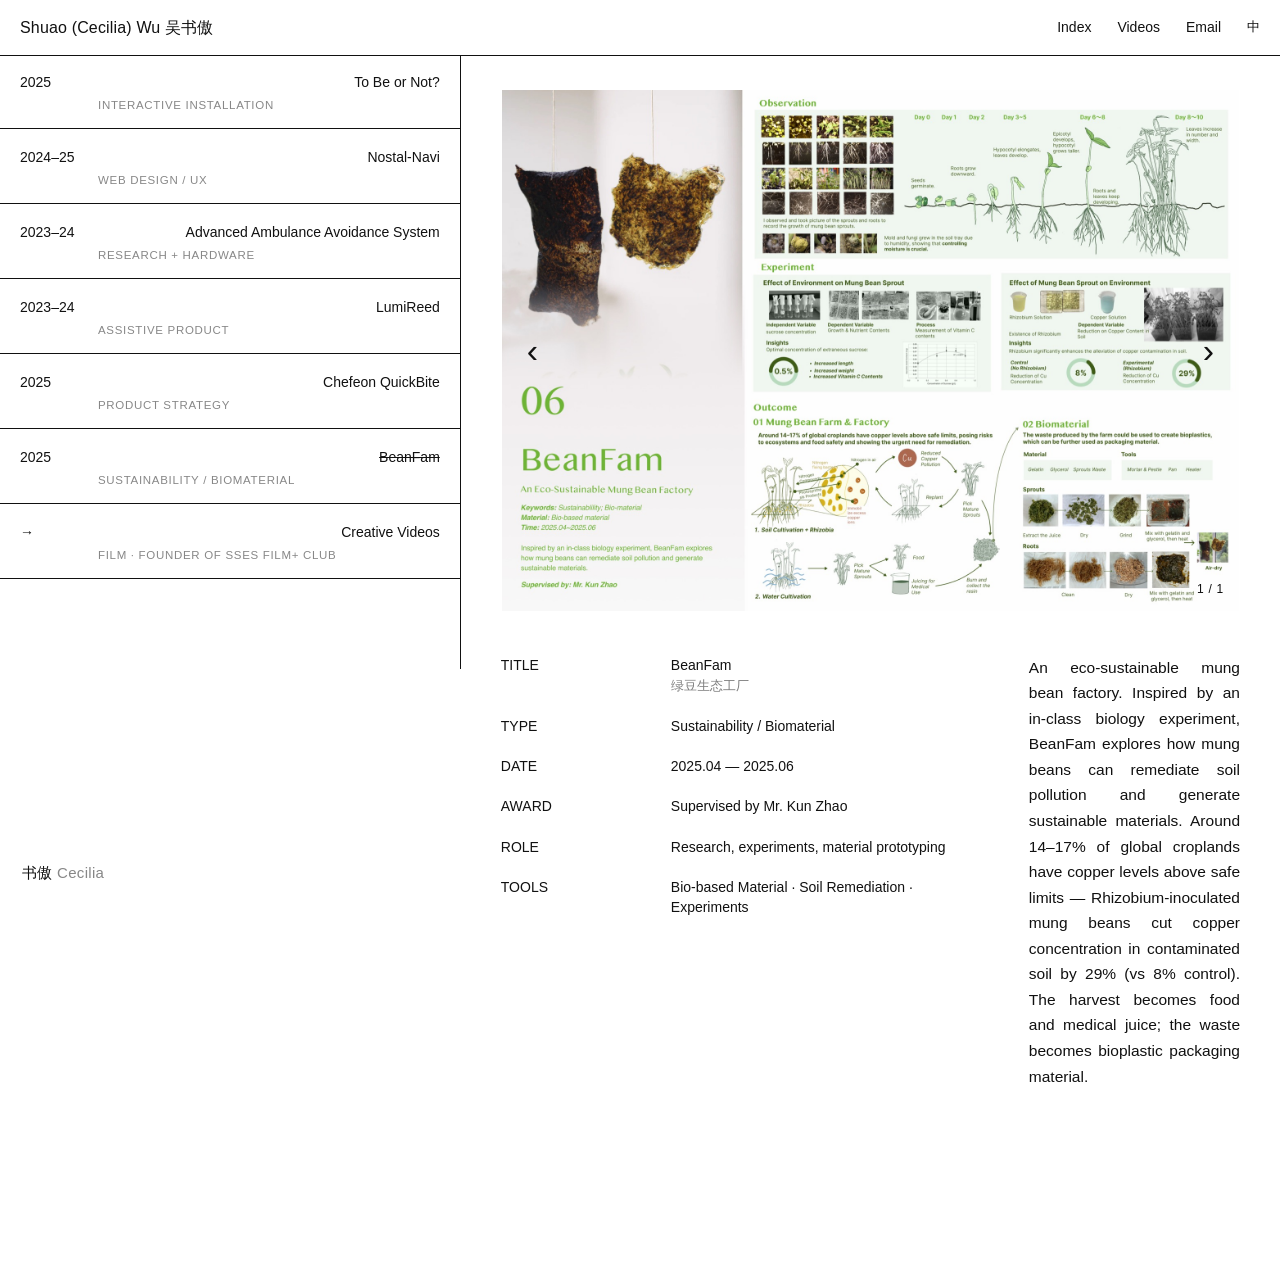
==== commit daec03c4: "Smooth sliding carousel, fixed header, borderless images/arrows, pink block redesign" ====
--- a/beanfam.html
+++ b/beanfam.html
@@ -53,7 +53,7 @@
     <span class="y">2025</span>
     <span class="t">Chefeon QuickBite</span>
   </div>
-  <div class="idx-sub" data-en="Product Design · Internship" data-zh="产品设计 · 实习">Product Design · Internship</div>
+  <div class="idx-sub" data-en="Product Strategy" data-zh="产品策略">Product Strategy</div>
 </a>
 <a class="idx-cell active" href="beanfam.html" data-img="assets/beanfam-1.jpg">
   <div class="idx-top">
@@ -74,9 +74,9 @@
 
 <div class="proj">
   <div class="carousel">
-    <img class="ci on" src="assets/beanfam-1.jpg" alt="BeanFam board 1" loading="lazy">
-    <button class="car-btn prev">&lt;</button>
-    <button class="car-btn next">&gt;</button>
+    <div class="car-track"><img src="assets/beanfam-1.jpg" alt="BeanFam board 1" loading="lazy"></div>
+    <button class="car-btn prev">&#8249;</button>
+    <button class="car-btn next">&#8250;</button>
     <span class="car-count">1 / 1</span>
   </div>
   <div class="cols">
--- a/style.css
+++ b/style.css
@@ -20,8 +20,10 @@
 
 /* ===== header ===== */
 header{
+  position:fixed;top:0;left:0;right:0;z-index:20;
   display:flex;justify-content:space-between;align-items:center;
   padding:16px 20px;border-bottom:1px solid var(--ink);
+  background:var(--paper);
 }
 .brand{font-size:16px;font-weight:400;letter-spacing:.01em}
 .head-right{display:flex;gap:26px;align-items:center;font-size:14px}
@@ -34,7 +36,7 @@
 #langToggle:hover{border-bottom:1px solid var(--ink)}
 
 /* ===== layout ===== */
-main{display:flex;min-height:calc(100vh - 54px)}
+main{display:flex;min-height:calc(100vh - 54px);padding-top:54px}
 
 /* left index table */
 .index-col{
@@ -68,21 +70,26 @@
 
 /* ===== home ===== */
 .preview{
-  flex:1;position:relative;min-height:52vh;padding:36px;
+  flex:1;position:relative;min-height:40vh;padding:36px;
 }
 .preview-pink{
-  position:absolute;inset:36px;
-  background:#FF2D78;border:1px solid var(--ink);
+  position:absolute;top:36px;left:36px;right:36px;height:44vh;
+  background:#FF2D78;
+  display:flex;align-items:center;justify-content:center;
+}
+.pink-name{
+  color:#fff;font-size:clamp(30px,3.8vw,50px);
+  letter-spacing:.02em;cursor:pointer;user-select:none;
 }
 #previewImg{
-  position:absolute;inset:36px;
+  position:absolute;top:36px;left:36px;right:36px;
   width:calc(100% - 72px);height:calc(100% - 72px);
-  object-fit:contain;border:1px solid var(--ink);background:#fff;
+  object-fit:contain;background:#fff;
   display:none;
 }
 .home-foot{
   display:flex;justify-content:space-between;
-  padding:14px 190px 14px 20px;border-top:1px solid var(--ink);
+  padding:14px 20px 14px 190px;border-top:1px solid var(--ink);
   font-size:14px;
 }
 .home-foot a{border-bottom:1px solid transparent}
@@ -90,28 +97,29 @@
 
 /* ===== project page ===== */
 .carousel{
-  position:relative;border:1px solid var(--ink);background:#fff;
+  position:relative;overflow:hidden;background:#fff;
   aspect-ratio:1.42/1;max-height:66vh;margin-bottom:44px;
 }
-.carousel img.ci{
-  position:absolute;inset:0;width:100%;height:100%;
-  object-fit:contain;padding:10px;
-  opacity:0;transition:opacity .25s ease;pointer-events:none;
+.car-track{
+  display:flex;height:100%;
+  transition:transform .55s cubic-bezier(.65,0,.25,1);
 }
-.carousel img.ci.on{opacity:1;pointer-events:auto;cursor:zoom-in}
+.car-track img{
+  width:100%;height:100%;object-fit:contain;flex:none;
+  cursor:zoom-in;
+}
 .car-btn{
   position:absolute;top:50%;transform:translateY(-50%);z-index:2;
-  background:var(--paper);border:1px solid var(--ink);
-  font-family:var(--sans);font-size:18px;line-height:1;
-  padding:8px 14px;cursor:pointer;
+  background:none;border:none;color:var(--ink);
+  font-family:var(--sans);font-size:34px;line-height:1;
+  padding:14px 18px;cursor:pointer;transition:opacity .15s;
 }
-.car-btn:hover{background:var(--ink);color:var(--paper)}
-.car-btn.prev{left:14px}
-.car-btn.next{right:14px}
+.car-btn:hover{opacity:.3}
+.car-btn.prev{left:8px}
+.car-btn.next{right:8px}
 .car-count{
-  position:absolute;right:14px;bottom:12px;z-index:2;
-  font-size:12px;background:var(--paper);border:1px solid var(--ink);
-  padding:2px 8px;
+  position:absolute;right:16px;bottom:12px;z-index:2;
+  font-size:12px;letter-spacing:.06em;
 }
 .proj{padding:36px 40px 120px}
 .cols{
@@ -147,14 +155,10 @@
 
 /* ===== name tag ===== */
 #nameTag{
-  position:fixed;right:22px;bottom:16px;z-index:5;
+  position:fixed;left:22px;bottom:16px;z-index:5;
   font-size:15px;letter-spacing:.02em;cursor:pointer;user-select:none;
-  background:var(--paper);border:1px solid var(--ink);padding:6px 12px;
 }
 #nameTag span{opacity:.5}
-#nameTag:hover{background:var(--ink);color:var(--paper)}
-#nameTag:hover span{opacity:.7}
-body.colored #nameTag{background:transparent;border-color:currentColor}
 
 /* ===== lightbox ===== */
 .lightbox{
@@ -183,5 +187,7 @@
   .cols{grid-template-columns:1fr;gap:0}
   .cols .desc{margin-top:26px}
   .preview{padding:20px;min-height:0}
-  .preview-pink,#previewImg{inset:20px;width:calc(100% - 40px);height:auto;min-height:38vh}
+  .preview-pink{top:20px;left:20px;right:20px;height:38vh}
+  #previewImg{inset:20px;width:calc(100% - 40px);height:calc(100% - 40px)}
+  .home-foot{padding-left:20px}
 }
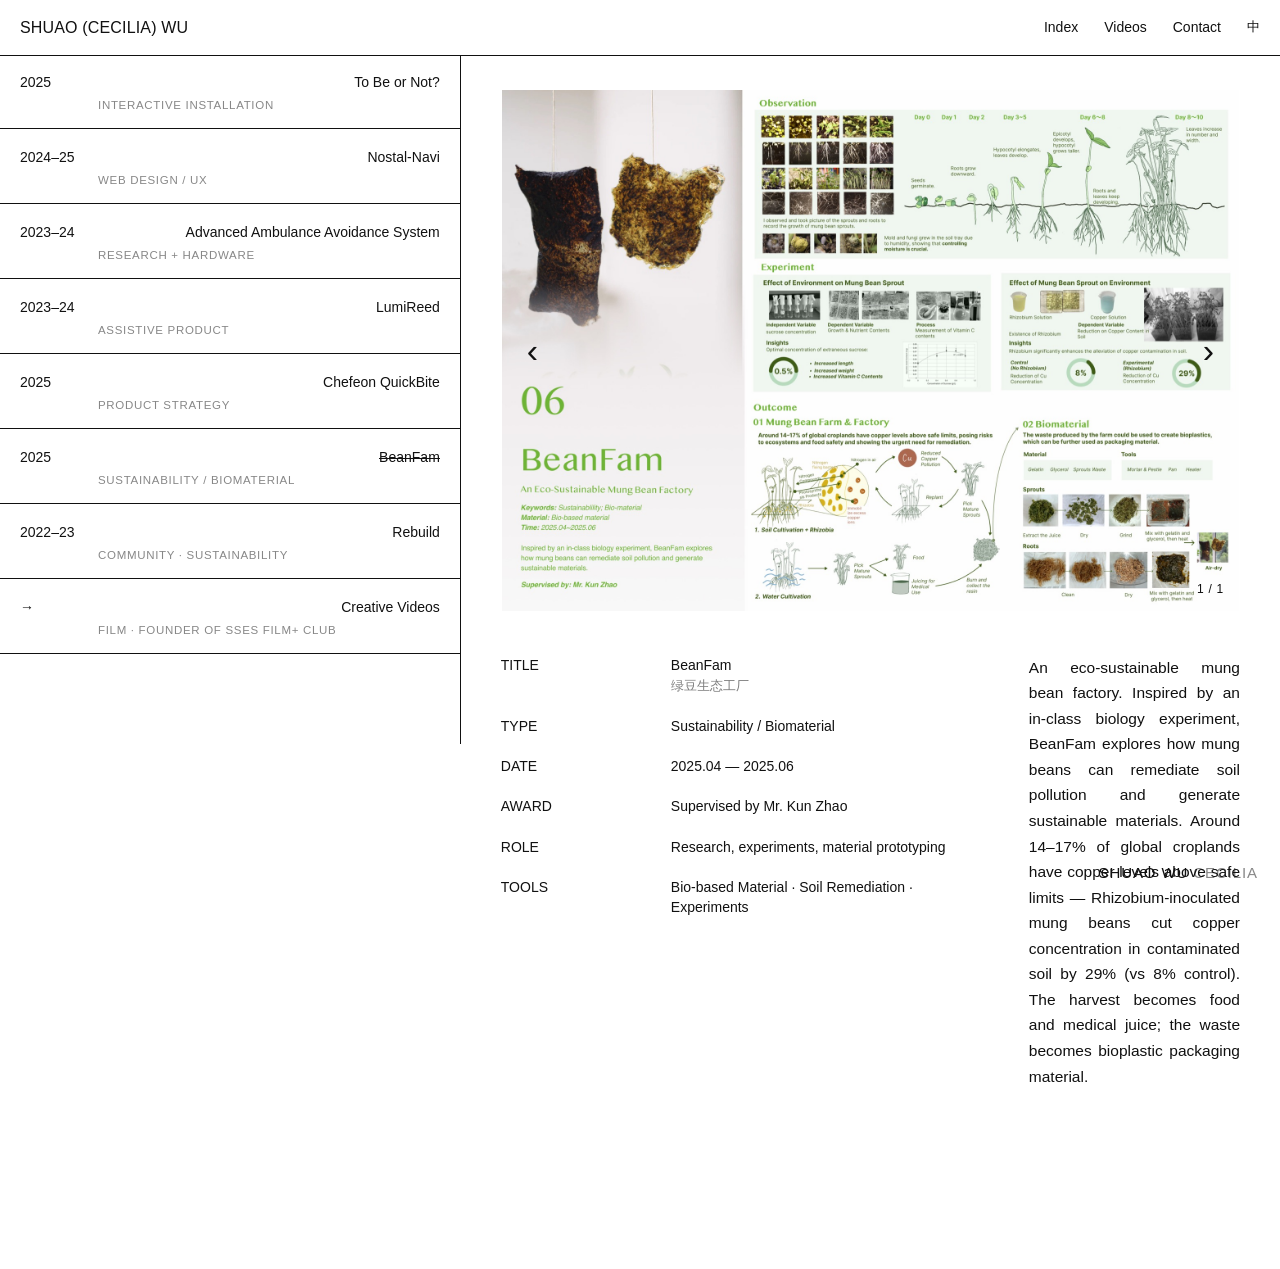
==== commit 3c6a3dec: "Add Rebuild project + contact page, white arrows, uppercase names, hover line-through animation" ====
--- a/beanfam.html
+++ b/beanfam.html
@@ -9,11 +9,11 @@
 </head>
 <body>
 <header>
-  <a class="brand" href="index.html">Shuao (Cecilia) Wu 吴书傲</a>
+  <a class="brand" href="index.html">SHUAO (CECILIA) WU</a>
   <div class="head-right">
     <a href="index.html" data-en="Index" data-zh="目录">Index</a>
     <a href="videos.html" data-en="Videos" data-zh="影像">Videos</a>
-    <a href="mailto:shuaowu07@connect.hku.hk">Email</a>
+    <a href="contact.html" data-en="Contact" data-zh="联系">Contact</a>
     <button id="langToggle">中</button>
   </div>
 </header>
@@ -34,7 +34,7 @@
   </div>
   <div class="idx-sub" data-en="Web Design / UX" data-zh="网页设计 / UX">Web Design / UX</div>
 </a>
-<a class="idx-cell" href="ctb-ambulance.html" data-img="assets/ambulance-1.jpg">
+<a class="idx-cell" href="ctb-ambulance.html" data-img="assets/ambulance-2.jpg">
   <div class="idx-top">
     <span class="y">2023–24</span>
     <span class="t">Advanced Ambulance Avoidance System</span>
@@ -61,6 +61,13 @@
     <span class="t">BeanFam</span>
   </div>
   <div class="idx-sub" data-en="Sustainability / Biomaterial" data-zh="可持续 / 生物材料">Sustainability / Biomaterial</div>
+</a>
+<a class="idx-cell" href="rebuild.html" data-img="assets/rebuild-1.jpg">
+  <div class="idx-top">
+    <span class="y">2022–23</span>
+    <span class="t">Rebuild</span>
+  </div>
+  <div class="idx-sub" data-en="Community · Sustainability" data-zh="社区 · 可持续设计">Community · Sustainability</div>
 </a>
 <a class="idx-cell" href="videos.html">
   <div class="idx-top">
@@ -94,7 +101,7 @@
 
 </section>
 </main>
-<div id="nameTag">书傲 <span>Cecilia</span></div>
+<div id="nameTag">SHUAO WU <span>CECILIA</span></div>
 <div class="lightbox" id="lightbox"><button class="lightbox-close">&times;</button><img src="" alt="board"></div>
 <script src="app.js"></script>
 </body>
--- a/style.css
+++ b/style.css
@@ -50,6 +50,7 @@
   padding:18px 20px 14px;
   border-bottom:1px solid var(--ink);
   display:block;
+  transition:background-color .3s ease,color .3s ease;
 }
 .idx-cell:hover{background:var(--ink);color:var(--paper)}
 .idx-top{
@@ -57,8 +58,13 @@
   font-size:14px;
 }
 .idx-top .y{flex:none;width:64px}
-.idx-top .t{font-weight:400}
-.idx-cell.active .t{text-decoration:line-through;text-decoration-thickness:1px}
+.idx-top .t{
+  font-weight:400;
+  background-image:linear-gradient(currentColor,currentColor);
+  background-size:0% 1px;background-repeat:no-repeat;background-position:0 58%;
+  transition:background-size .4s ease;
+}
+.idx-cell:hover .t,.idx-cell.active .t{background-size:100% 1px}
 .idx-sub{
   margin-top:5px;padding-left:78px;
   font-size:11.5px;letter-spacing:.06em;text-transform:uppercase;opacity:.5;
@@ -115,6 +121,7 @@
   padding:14px 18px;cursor:pointer;transition:opacity .15s;
 }
 .car-btn:hover{opacity:.3}
+.carousel.light .car-btn{color:#fff}
 .car-btn.prev{left:8px}
 .car-btn.next{right:8px}
 .car-count{
@@ -155,8 +162,9 @@
 
 /* ===== name tag ===== */
 #nameTag{
-  position:fixed;left:22px;bottom:16px;z-index:5;
-  font-size:15px;letter-spacing:.02em;cursor:pointer;user-select:none;
+  position:fixed;right:22px;bottom:16px;z-index:5;
+  font-size:15px;letter-spacing:.06em;cursor:pointer;user-select:none;
+  transition:color .25s ease;
 }
 #nameTag span{opacity:.5}
 
